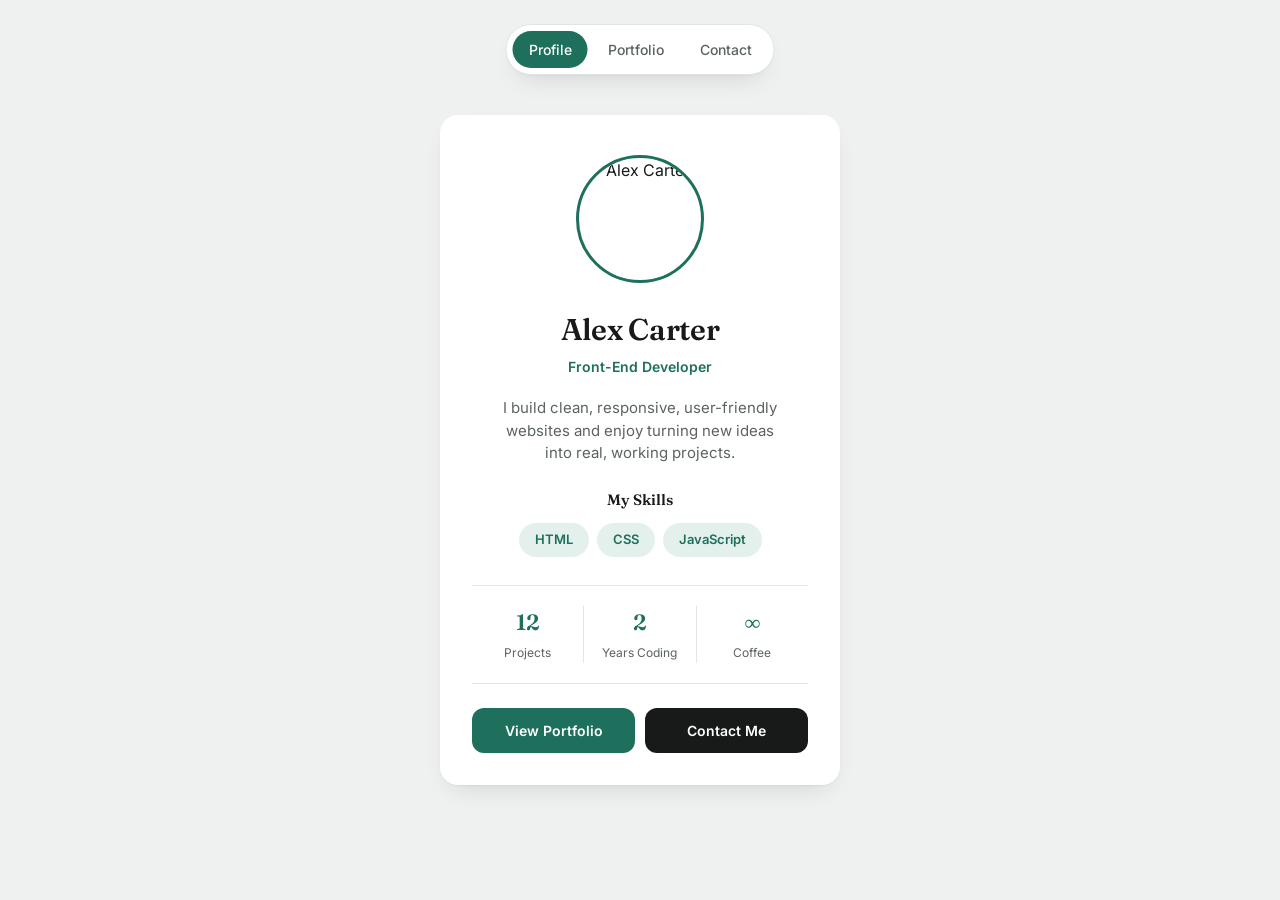
==== index.html @ 059f6272 "Personal Portfolio" ====
<!DOCTYPE html>
<html lang="en">
<head>
<meta charset="UTF-8">
<meta name="viewport" content="width=device-width, initial-scale=1.0">
<title>Alex Carter — Front-End Developer</title>
<link rel="preconnect" href="https://fonts.googleapis.com">
<link href="https://fonts.googleapis.com/css2?family=Fraunces:wght@500;600&family=Inter:wght@400;500;600&display=swap" rel="stylesheet">
<link rel="stylesheet" href="styles.css">
</head>
<body>

<nav class="site-nav">
  <a href="index.html" class="active">Profile</a>
  <a href="portfolio.html">Portfolio</a>
  <a href="contact.html">Contact</a>
</nav>

<div class="card">
  <div class="avatar-wrap">
    <img src="https://i.pravatar.cc/256?img=13" alt="Alex Carter">
  </div>

  <h1 class="name">Alex Carter</h1>
  <p class="role">Front-End Developer</p>

  <p class="bio">
    I build clean, responsive, user-friendly websites and enjoy turning
    new ideas into real, working projects.
  </p>

  <p class="section-label">My Skills</p>
  <div class="skills">
    <span class="skill-pill">HTML</span>
    <span class="skill-pill">CSS</span>
    <span class="skill-pill">JavaScript</span>
  </div>

  <div class="stats">
    <div class="stat">
      <span class="stat-num">12</span>
      <span class="stat-label">Projects</span>
    </div>
    <div class="stat">
      <span class="stat-num">2</span>
      <span class="stat-label">Years Coding</span>
    </div>
    <div class="stat">
      <span class="stat-num">∞</span>
      <span class="stat-label">Coffee</span>
    </div>
  </div>

  <div class="actions">
    <a href="portfolio.html" class="btn btn-primary">View Portfolio</a>
    <a href="contact.html" class="btn btn-secondary">Contact Me</a>
  </div>
</div>

</body>
</html>
---- styles.css ----
/* ============================================
   Tokens
   ============================================ */
:root {
  --bg: #EEF1F0;
  --surface: #FFFFFF;
  --ink: #171A19;
  --ink-soft: #5B6360;
  --line: #E1E5E3;
  --accent: #1E6F5C;       /* deep pine */
  --accent-soft: #E4F0EC;  /* pale pine tint */
  --amber: #C97A2B;        /* warm clay, used sparingly */
  --radius: 18px;
  --shadow: 0 1px 2px rgba(23,26,25,0.04), 0 12px 28px -14px rgba(23,26,25,0.18);
  --font-head: "Fraunces", Georgia, serif;
  --font-body: "Inter", system-ui, -apple-system, "Segoe UI", sans-serif;
}

* { box-sizing: border-box; }

html, body {
  margin: 0;
  padding: 0;
}

body {
  background: var(--bg);
  color: var(--ink);
  font-family: var(--font-body);
  min-height: 100vh;
  display: flex;
  align-items: center;
  justify-content: center;
  padding: 48px 20px;
  line-height: 1.5;
}

a { color: inherit; }

/* subtle site nav shown on portfolio/contact pages */
.site-nav {
  position: fixed;
  top: 24px;
  left: 50%;
  transform: translateX(-50%);
  display: flex;
  gap: 4px;
  background: var(--surface);
  border: 1px solid var(--line);
  border-radius: 999px;
  padding: 6px;
  box-shadow: var(--shadow);
  z-index: 10;
}

.site-nav a {
  text-decoration: none;
  font-size: 14px;
  font-weight: 500;
  color: var(--ink-soft);
  padding: 8px 16px;
  border-radius: 999px;
  transition: background 0.15s ease, color 0.15s ease;
}

.site-nav a:hover {
  color: var(--ink);
  background: var(--accent-soft);
}

.site-nav a.active {
  color: #fff;
  background: var(--accent);
}

/* ============================================
   Profile Card (index.html)
   ============================================ */
.card {
  background: var(--surface);
  border-radius: var(--radius);
  box-shadow: var(--shadow);
  width: 100%;
  max-width: 400px;
  padding: 40px 32px 32px;
  text-align: center;
}

.avatar-wrap {
  width: 128px;
  height: 128px;
  margin: 0 auto 24px;
  position: relative;
}

.avatar-wrap img {
  width: 100%;
  height: 100%;
  object-fit: cover;
  border-radius: 50%;
  border: 3px solid var(--accent);
  display: block;
}

.name {
  font-family: var(--font-head);
  font-size: 30px;
  font-weight: 600;
  margin: 0 0 4px;
  letter-spacing: -0.01em;
}

.role {
  color: var(--accent);
  font-weight: 600;
  font-size: 14px;
  margin: 0 0 20px;
}

.bio {
  color: var(--ink-soft);
  font-size: 15px;
  margin: 0 0 24px;
  max-width: 32ch;
  margin-left: auto;
  margin-right: auto;
}

.section-label {
  font-family: var(--font-head);
  font-size: 15px;
  font-weight: 600;
  margin: 0 0 12px;
}

.skills {
  display: flex;
  flex-wrap: wrap;
  gap: 8px;
  justify-content: center;
  margin-bottom: 28px;
}

.skill-pill {
  background: var(--accent-soft);
  color: var(--accent);
  font-size: 13px;
  font-weight: 600;
  padding: 7px 16px;
  border-radius: 999px;
  border: none;
  cursor: default;
  transition: transform 0.15s ease, background 0.15s ease;
}

.skill-pill:hover {
  background: var(--accent);
  color: #fff;
  transform: translateY(-1px);
}

.stats {
  display: flex;
  border-top: 1px solid var(--line);
  border-bottom: 1px solid var(--line);
  padding: 20px 0;
  margin-bottom: 24px;
}

.stat {
  flex: 1;
}

.stat + .stat {
  border-left: 1px solid var(--line);
}

.stat-num {
  font-family: var(--font-head);
  font-size: 22px;
  font-weight: 600;
  color: var(--accent);
  display: block;
}

.stat-label {
  font-size: 12px;
  color: var(--ink-soft);
}

.actions {
  display: flex;
  gap: 10px;
}

.btn {
  flex: 1;
  padding: 12px 16px;
  border-radius: 12px;
  font-size: 14px;
  font-weight: 600;
  text-decoration: none;
  border: none;
  cursor: pointer;
  transition: opacity 0.15s ease, transform 0.15s ease;
  font-family: inherit;
}

.btn:hover {
  transform: translateY(-1px);
}

.btn-primary {
  background: var(--accent);
  color: #fff;
}

.btn-secondary {
  background: var(--ink);
  color: #fff;
}

/* ============================================
   Portfolio page
   ============================================ */
.page {
  width: 100%;
  max-width: 720px;
}

.page-header {
  text-align: center;
  margin-bottom: 36px;
}

.page-header h1 {
  font-family: var(--font-head);
  font-size: 34px;
  margin: 0 0 8px;
}

.page-header p {
  color: var(--ink-soft);
  margin: 0;
}

.project-grid {
  display: grid;
  grid-template-columns: repeat(2, 1fr);
  gap: 16px;
}

.project-card {
  background: var(--surface);
  border-radius: var(--radius);
  box-shadow: var(--shadow);
  padding: 24px;
}

.project-tag {
  display: inline-block;
  font-size: 12px;
  font-weight: 600;
  color: var(--amber);
  background: #FBEEE0;
  padding: 4px 10px;
  border-radius: 999px;
  margin-bottom: 12px;
}

.project-card h3 {
  font-family: var(--font-head);
  font-size: 19px;
  margin: 0 0 8px;
}

.project-card p {
  color: var(--ink-soft);
  font-size: 14px;
  margin: 0 0 14px;
}

.project-stack {
  font-size: 12px;
  color: var(--ink-soft);
  border-top: 1px solid var(--line);
  padding-top: 12px;
}

/* ============================================
   Contact page
   ============================================ */
.contact-layout {
  background: var(--surface);
  border-radius: var(--radius);
  box-shadow: var(--shadow);
  padding: 36px;
}

.form-row {
  margin-bottom: 18px;
}

.form-row label {
  display: block;
  font-size: 13px;
  font-weight: 600;
  margin-bottom: 6px;
}

.form-row input,
.form-row textarea {
  width: 100%;
  padding: 12px 14px;
  border: 1px solid var(--line);
  border-radius: 10px;
  font-family: inherit;
  font-size: 14px;
  color: var(--ink);
  background: #FBFBFA;
  resize: vertical;
}

.form-row input:focus,
.form-row textarea:focus {
  outline: 2px solid var(--accent);
  outline-offset: 1px;
  background: #fff;
}

.form-status {
  margin-top: 14px;
  font-size: 14px;
  color: var(--accent);
  font-weight: 600;
  min-height: 20px;
}

/* ============================================
   Responsive
   ============================================ */
@media (max-width: 520px) {
  .project-grid {
    grid-template-columns: 1fr;
  }
  .site-nav {
    top: 12px;
  }
}

@media (prefers-reduced-motion: reduce) {
  * {
    transition: none !important;
  }
}
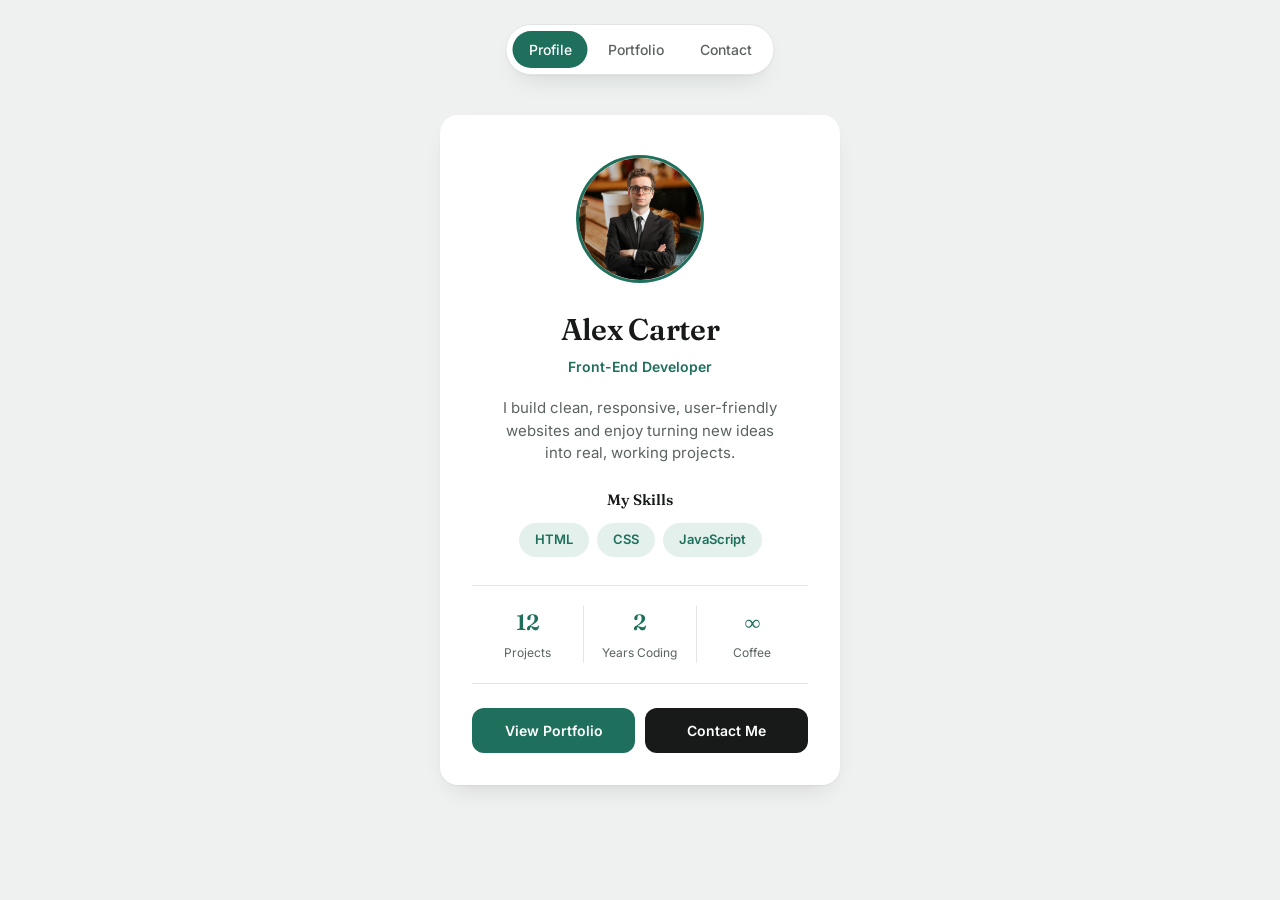
==== commit 0f86d55b: "Portfolio" ====
--- a/index.html
+++ b/index.html
@@ -6,7 +6,7 @@
 <title>Alex Carter — Front-End Developer</title>
 <link rel="preconnect" href="https://fonts.googleapis.com">
 <link href="https://fonts.googleapis.com/css2?family=Fraunces:wght@500;600&family=Inter:wght@400;500;600&display=swap" rel="stylesheet">
-<link rel="stylesheet" href="styles.css">
+<link rel="stylesheet" href="style.css">
 </head>
 <body>
 
@@ -18,7 +18,7 @@
 
 <div class="card">
   <div class="avatar-wrap">
-    <img src="https://i.pravatar.cc/256?img=13" alt="Alex Carter">
+    <img src="images/man-with-glasses-removebg.png" alt="Alex Porter">
   </div>
 
   <h1 class="name">Alex Carter</h1>
@@ -57,5 +57,6 @@
   </div>
 </div>
 
+<script src="script.js"></script>
 </body>
 </html>
--- a/style.css
+++ b/style.css
@@ -0,0 +1,379 @@
+/* ============================================
+   Tokens
+   ============================================ */
+:root {
+  --bg: #EEF1F0;
+  --surface: #FFFFFF;
+  --ink: #171A19;
+  --ink-soft: #5B6360;
+  --line: #E1E5E3;
+  --accent: #1E6F5C;       /* deep pine */
+  --accent-soft: #E4F0EC;  /* pale pine tint */
+  --amber: #C97A2B;        /* warm clay, used sparingly */
+  --radius: 18px;
+  --shadow: 0 1px 2px rgba(23,26,25,0.04), 0 12px 28px -14px rgba(23,26,25,0.18);
+  --font-head: "Fraunces", Georgia, serif;
+  --font-body: "Inter", system-ui, -apple-system, "Segoe UI", sans-serif;
+}
+
+* { box-sizing: border-box; }
+
+html, body {
+  margin: 0;
+  padding: 0;
+}
+
+body {
+  background: var(--bg);
+  color: var(--ink);
+  font-family: var(--font-body);
+  min-height: 100vh;
+  display: flex;
+  align-items: center;
+  justify-content: center;
+  padding: 48px 20px;
+  line-height: 1.5;
+  transition: opacity 0.45s ease;
+  animation: page-enter 0.35s ease both;
+}
+
+body.is-leaving {
+  opacity: 0;
+}
+
+@keyframes page-enter {
+  from { opacity: 0; }
+  to { opacity: 1; }
+}
+
+@keyframes page-leave {
+  from { opacity: 1; }
+  to { opacity: 0; }
+}
+
+@media (prefers-reduced-motion: reduce) {
+  body,
+  body.is-leaving {
+    transition: none;
+    animation: none;
+  }
+}
+
+a { color: inherit; }
+
+/* subtle site nav shown on portfolio/contact pages */
+.site-nav {
+  position: fixed;
+  top: 24px;
+  left: 50%;
+  transform: translateX(-50%);
+  display: flex;
+  gap: 4px;
+  background: var(--surface);
+  border: 1px solid var(--line);
+  border-radius: 999px;
+  padding: 6px;
+  box-shadow: var(--shadow);
+  z-index: 10;
+}
+
+.site-nav a {
+  text-decoration: none;
+  font-size: 14px;
+  font-weight: 500;
+  color: var(--ink-soft);
+  padding: 8px 16px;
+  border-radius: 999px;
+  transition: background 0.15s ease, color 0.15s ease;
+}
+
+.site-nav a:hover {
+  color: var(--ink);
+  background: var(--accent-soft);
+}
+
+.site-nav a.active {
+  color: #fff;
+  background: var(--accent);
+}
+
+/* ============================================
+   Profile Card (index.html)
+   ============================================ */
+.card {
+  background: var(--surface);
+  border-radius: var(--radius);
+  box-shadow: var(--shadow);
+  width: 100%;
+  max-width: 400px;
+  padding: 40px 32px 32px;
+  text-align: center;
+}
+
+.avatar-wrap {
+  width: 128px;
+  height: 128px;
+  margin: 0 auto 24px;
+  position: relative;
+}
+
+.avatar-wrap img {
+  width: 100%;
+  height: 100%;
+  object-fit: cover;
+  border-radius: 50%;
+  border: 3px solid var(--accent);
+  display: block;
+}
+
+.name {
+  font-family: var(--font-head);
+  font-size: 30px;
+  font-weight: 600;
+  margin: 0 0 4px;
+  letter-spacing: -0.01em;
+}
+
+.role {
+  color: var(--accent);
+  font-weight: 600;
+  font-size: 14px;
+  margin: 0 0 20px;
+}
+
+.bio {
+  color: var(--ink-soft);
+  font-size: 15px;
+  margin: 0 0 24px;
+  max-width: 32ch;
+  margin-left: auto;
+  margin-right: auto;
+}
+
+.section-label {
+  font-family: var(--font-head);
+  font-size: 15px;
+  font-weight: 600;
+  margin: 0 0 12px;
+}
+
+.skills {
+  display: flex;
+  flex-wrap: wrap;
+  gap: 8px;
+  justify-content: center;
+  margin-bottom: 28px;
+}
+
+.skill-pill {
+  background: var(--accent-soft);
+  color: var(--accent);
+  font-size: 13px;
+  font-weight: 600;
+  padding: 7px 16px;
+  border-radius: 999px;
+  border: none;
+  cursor: default;
+  transition: transform 0.15s ease, background 0.15s ease;
+}
+
+.skill-pill:hover {
+  background: var(--accent);
+  color: #fff;
+  transform: translateY(-1px);
+}
+
+.stats {
+  display: flex;
+  border-top: 1px solid var(--line);
+  border-bottom: 1px solid var(--line);
+  padding: 20px 0;
+  margin-bottom: 24px;
+}
+
+.stat {
+  flex: 1;
+}
+
+.stat + .stat {
+  border-left: 1px solid var(--line);
+}
+
+.stat-num {
+  font-family: var(--font-head);
+  font-size: 22px;
+  font-weight: 600;
+  color: var(--accent);
+  display: block;
+}
+
+.stat-label {
+  font-size: 12px;
+  color: var(--ink-soft);
+}
+
+.actions {
+  display: flex;
+  gap: 10px;
+}
+
+.btn {
+  flex: 1;
+  padding: 12px 16px;
+  border-radius: 12px;
+  font-size: 14px;
+  font-weight: 600;
+  text-decoration: none;
+  border: none;
+  cursor: pointer;
+  transition: opacity 0.15s ease, transform 0.15s ease;
+  font-family: inherit;
+}
+
+.btn:hover {
+  transform: translateY(-1px);
+}
+
+.btn-primary {
+  background: var(--accent);
+  color: #fff;
+}
+
+.btn-secondary {
+  background: var(--ink);
+  color: #fff;
+}
+
+/* ============================================
+   Portfolio page
+   ============================================ */
+.page {
+  width: 100%;
+  max-width: 720px;
+}
+
+.page-header {
+  text-align: center;
+  margin-bottom: 36px;
+}
+
+.page-header h1 {
+  font-family: var(--font-head);
+  font-size: 34px;
+  margin: 0 0 8px;
+}
+
+.page-header p {
+  color: var(--ink-soft);
+  margin: 0;
+}
+
+.project-grid {
+  display: grid;
+  grid-template-columns: repeat(2, 1fr);
+  gap: 16px;
+}
+
+.project-card {
+  background: var(--surface);
+  border-radius: var(--radius);
+  box-shadow: var(--shadow);
+  padding: 24px;
+}
+
+.project-tag {
+  display: inline-block;
+  font-size: 12px;
+  font-weight: 600;
+  color: var(--amber);
+  background: #FBEEE0;
+  padding: 4px 10px;
+  border-radius: 999px;
+  margin-bottom: 12px;
+}
+
+.project-card h3 {
+  font-family: var(--font-head);
+  font-size: 19px;
+  margin: 0 0 8px;
+}
+
+.project-card p {
+  color: var(--ink-soft);
+  font-size: 14px;
+  margin: 0 0 14px;
+}
+
+.project-stack {
+  font-size: 12px;
+  color: var(--ink-soft);
+  border-top: 1px solid var(--line);
+  padding-top: 12px;
+}
+
+/* ============================================
+   Contact page
+   ============================================ */
+.contact-layout {
+  background: var(--surface);
+  border-radius: var(--radius);
+  box-shadow: var(--shadow);
+  padding: 36px;
+}
+
+.form-row {
+  margin-bottom: 18px;
+}
+
+.form-row label {
+  display: block;
+  font-size: 13px;
+  font-weight: 600;
+  margin-bottom: 6px;
+}
+
+.form-row input,
+.form-row textarea {
+  width: 100%;
+  padding: 12px 14px;
+  border: 1px solid var(--line);
+  border-radius: 10px;
+  font-family: inherit;
+  font-size: 14px;
+  color: var(--ink);
+  background: #FBFBFA;
+  resize: vertical;
+}
+
+.form-row input:focus,
+.form-row textarea:focus {
+  outline: 2px solid var(--accent);
+  outline-offset: 1px;
+  background: #fff;
+}
+
+.form-status {
+  margin-top: 14px;
+  font-size: 14px;
+  color: var(--accent);
+  font-weight: 600;
+  min-height: 20px;
+}
+
+/* ============================================
+   Responsive
+   ============================================ */
+@media (max-width: 520px) {
+  .project-grid {
+    grid-template-columns: 1fr;
+  }
+  .site-nav {
+    top: 12px;
+  }
+}
+
+@media (prefers-reduced-motion: reduce) {
+  * {
+    transition: none !important;
+  }
+}
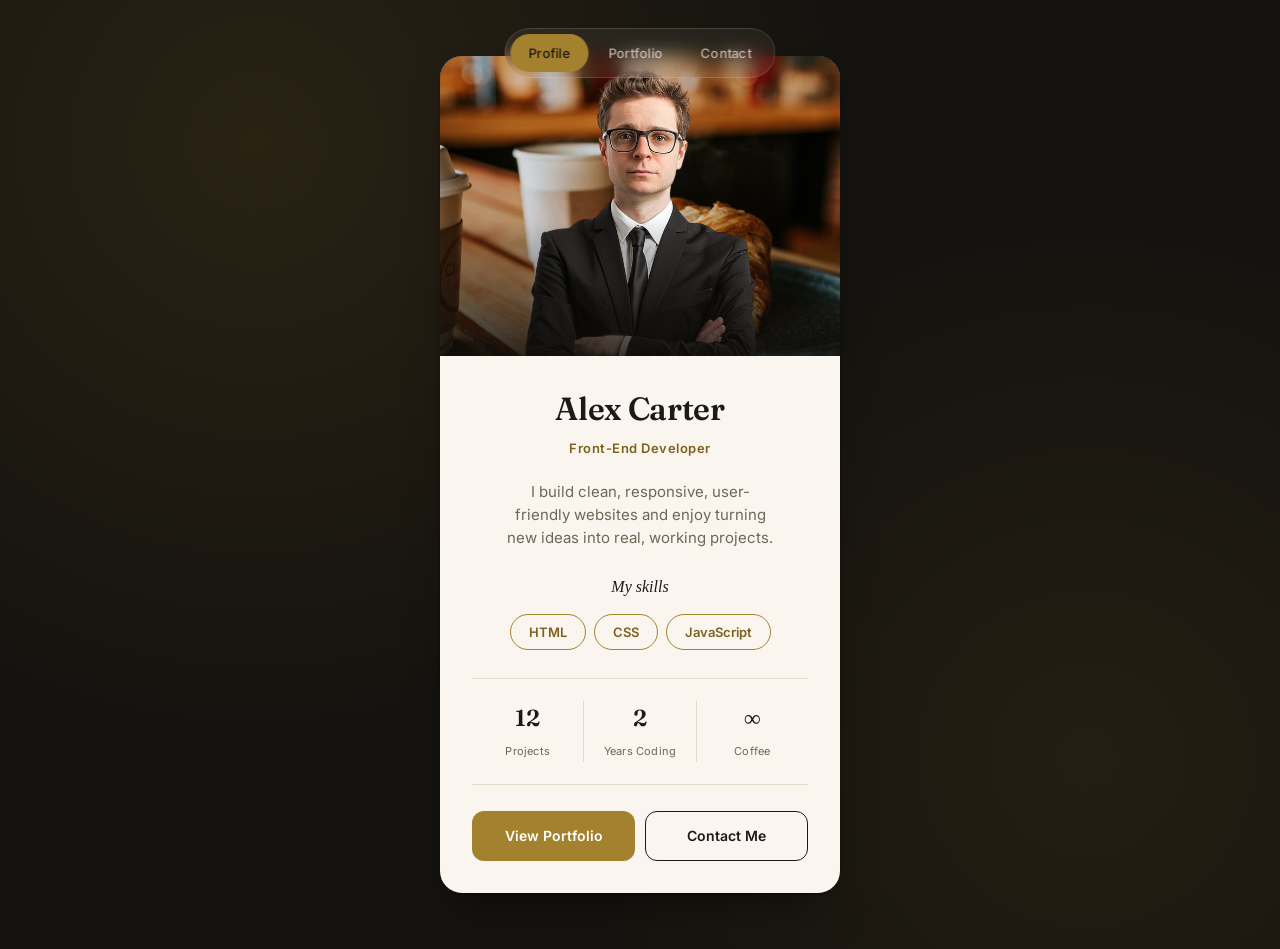
==== commit 73f9ab35: "Portfolio" ====
--- a/index.html
+++ b/index.html
@@ -6,7 +6,7 @@
 <title>Alex Carter — Front-End Developer</title>
 <link rel="preconnect" href="https://fonts.googleapis.com">
 <link href="https://fonts.googleapis.com/css2?family=Fraunces:wght@500;600&family=Inter:wght@400;500;600&display=swap" rel="stylesheet">
-<link rel="stylesheet" href="style.css">
+<link rel="stylesheet" href="styles.css">
 </head>
 <body>
 
@@ -18,45 +18,46 @@
 
 <div class="card">
   <div class="avatar-wrap">
-    <img src="images/man-with-glasses-removebg.png" alt="Alex Porter">
+    <img src="man-with-glasses-removebg.png" alt="Alex Carter">
   </div>
 
-  <h1 class="name">Alex Carter</h1>
-  <p class="role">Front-End Developer</p>
+  <div class="card-body">
+    <h1 class="name">Alex Carter</h1>
+    <p class="role">Front-End Developer</p>
 
-  <p class="bio">
-    I build clean, responsive, user-friendly websites and enjoy turning
-    new ideas into real, working projects.
-  </p>
+    <p class="bio">
+      I build clean, responsive, user-friendly websites and enjoy turning
+      new ideas into real, working projects.
+    </p>
 
-  <p class="section-label">My Skills</p>
-  <div class="skills">
-    <span class="skill-pill">HTML</span>
-    <span class="skill-pill">CSS</span>
-    <span class="skill-pill">JavaScript</span>
-  </div>
+    <p class="section-label">My skills</p>
+    <div class="skills">
+      <span class="skill-pill">HTML</span>
+      <span class="skill-pill">CSS</span>
+      <span class="skill-pill">JavaScript</span>
+    </div>
 
-  <div class="stats">
-    <div class="stat">
-      <span class="stat-num">12</span>
-      <span class="stat-label">Projects</span>
+    <div class="stats">
+      <div class="stat">
+        <span class="stat-num">12</span>
+        <span class="stat-label">Projects</span>
+      </div>
+      <div class="stat">
+        <span class="stat-num">2</span>
+        <span class="stat-label">Years Coding</span>
+      </div>
+      <div class="stat">
+        <span class="stat-num">∞</span>
+        <span class="stat-label">Coffee</span>
+      </div>
     </div>
-    <div class="stat">
-      <span class="stat-num">2</span>
-      <span class="stat-label">Years Coding</span>
+
+    <div class="actions">
+      <a href="portfolio.html" class="btn btn-primary">View Portfolio</a>
+      <a href="contact.html" class="btn btn-secondary">Contact Me</a>
     </div>
-    <div class="stat">
-      <span class="stat-num">∞</span>
-      <span class="stat-label">Coffee</span>
-    </div>
-  </div>
-
-  <div class="actions">
-    <a href="portfolio.html" class="btn btn-primary">View Portfolio</a>
-    <a href="contact.html" class="btn btn-secondary">Contact Me</a>
   </div>
 </div>
 
-<script src="script.js"></script>
 </body>
 </html>
--- a/styles.css
+++ b/styles.css
@@ -0,0 +1,387 @@
+/* ============================================
+   Tokens
+   ============================================ */
+:root {
+  --bg: #15130F;
+  --surface: #FAF6EF;
+  --ink: #1C1A16;
+  --ink-soft: #6E6759;
+  --line: #E4DCC9;
+  --gold: #A3812F;
+  --gold-deep: #7C611F;
+  --gold-tint: #F1E7CE;
+  --radius: 22px;
+  --shadow: 0 1px 2px rgba(0,0,0,0.3), 0 24px 48px -20px rgba(0,0,0,0.55);
+  --font-head: "Fraunces", Georgia, serif;
+  --font-body: "Inter", system-ui, -apple-system, "Segoe UI", sans-serif;
+}
+
+* { box-sizing: border-box; }
+
+html, body {
+  margin: 0;
+  padding: 0;
+}
+
+body {
+  background: var(--bg);
+  background-image:
+    radial-gradient(circle at 20% 15%, rgba(163,129,47,0.14), transparent 45%),
+    radial-gradient(circle at 85% 80%, rgba(163,129,47,0.10), transparent 40%);
+  color: var(--surface);
+  font-family: var(--font-body);
+  min-height: 100vh;
+  display: flex;
+  align-items: center;
+  justify-content: center;
+  padding: 56px 20px;
+  line-height: 1.55;
+}
+
+a { color: inherit; }
+
+/* ---------- nav ---------- */
+.site-nav {
+  position: fixed;
+  top: 28px;
+  left: 50%;
+  transform: translateX(-50%);
+  display: flex;
+  gap: 2px;
+  background: rgba(250,246,239,0.06);
+  border: 1px solid rgba(250,246,239,0.14);
+  backdrop-filter: blur(10px);
+  border-radius: 999px;
+  padding: 5px;
+  z-index: 10;
+}
+
+.site-nav a {
+  text-decoration: none;
+  font-size: 13px;
+  letter-spacing: 0.02em;
+  font-weight: 500;
+  color: rgba(250,246,239,0.65);
+  padding: 9px 18px;
+  border-radius: 999px;
+  transition: background 0.2s ease, color 0.2s ease;
+}
+
+.site-nav a:hover {
+  color: var(--surface);
+}
+
+.site-nav a.active {
+  color: #1C1A16;
+  background: var(--gold);
+}
+
+/* ============================================
+   Profile Card (index.html)
+   ============================================ */
+.card {
+  background: var(--surface);
+  border-radius: var(--radius);
+  box-shadow: var(--shadow);
+  width: 100%;
+  max-width: 400px;
+  overflow: hidden;
+}
+
+/* photo bleeds flush to the card's own edges - no padding, no circle */
+.avatar-wrap {
+  width: 100%;
+  aspect-ratio: 4 / 3;
+  position: relative;
+  background: #0E0D0B;
+}
+
+.avatar-wrap img {
+  width: 100%;
+  height: 100%;
+  object-fit: cover;
+  object-position: center 20%;
+  display: block;
+}
+
+.avatar-wrap::after {
+  content: "";
+  position: absolute;
+  inset: 0;
+  background: linear-gradient(180deg, rgba(0,0,0,0) 55%, rgba(15,13,10,0.82) 100%);
+}
+
+.card-body {
+  padding: 28px 32px 32px;
+  text-align: center;
+}
+
+.name {
+  font-family: var(--font-head);
+  font-size: 32px;
+  font-weight: 600;
+  margin: 0 0 4px;
+  letter-spacing: -0.01em;
+  color: var(--ink);
+}
+
+.role {
+  color: var(--gold-deep);
+  font-weight: 600;
+  font-size: 13px;
+  letter-spacing: 0.04em;
+  margin: 0 0 22px;
+}
+
+.bio {
+  color: var(--ink-soft);
+  font-size: 15px;
+  margin: 0 0 26px;
+  max-width: 30ch;
+  margin-left: auto;
+  margin-right: auto;
+}
+
+.section-label {
+  font-family: var(--font-head);
+  font-style: italic;
+  font-size: 16px;
+  font-weight: 500;
+  color: var(--ink);
+  margin: 0 0 14px;
+}
+
+.skills {
+  display: flex;
+  flex-wrap: wrap;
+  gap: 8px;
+  justify-content: center;
+  margin-bottom: 28px;
+}
+
+.skill-pill {
+  background: transparent;
+  color: var(--gold-deep);
+  font-size: 13px;
+  font-weight: 600;
+  padding: 7px 18px;
+  border-radius: 999px;
+  border: 1px solid var(--gold);
+  cursor: default;
+  transition: background 0.2s ease, color 0.2s ease;
+}
+
+.skill-pill:hover {
+  background: var(--gold);
+  color: #fff;
+}
+
+.stats {
+  display: flex;
+  border-top: 1px solid var(--line);
+  border-bottom: 1px solid var(--line);
+  padding: 22px 0;
+  margin-bottom: 26px;
+}
+
+.stat {
+  flex: 1;
+}
+
+.stat + .stat {
+  border-left: 1px solid var(--line);
+}
+
+.stat-num {
+  font-family: var(--font-head);
+  font-size: 23px;
+  font-weight: 600;
+  color: var(--ink);
+  display: block;
+}
+
+.stat-label {
+  font-size: 11px;
+  letter-spacing: 0.02em;
+  color: var(--ink-soft);
+}
+
+.actions {
+  display: flex;
+  gap: 10px;
+}
+
+.btn {
+  flex: 1;
+  padding: 13px 16px;
+  border-radius: 12px;
+  font-size: 14px;
+  font-weight: 600;
+  text-decoration: none;
+  border: 1px solid transparent;
+  cursor: pointer;
+  transition: opacity 0.15s ease, transform 0.15s ease, background 0.15s ease;
+  font-family: inherit;
+}
+
+.btn:hover {
+  transform: translateY(-1px);
+}
+
+.btn-primary {
+  background: var(--gold);
+  color: #fff;
+}
+
+.btn-primary:hover {
+  background: var(--gold-deep);
+}
+
+.btn-secondary {
+  background: transparent;
+  color: var(--ink);
+  border: 1px solid var(--ink);
+}
+
+.btn-secondary:hover {
+  background: var(--ink);
+  color: var(--surface);
+}
+
+/* ============================================
+   Portfolio page
+   ============================================ */
+.page {
+  width: 100%;
+  max-width: 740px;
+}
+
+.page-header {
+  text-align: center;
+  margin-bottom: 40px;
+  color: var(--surface);
+}
+
+.page-header h1 {
+  font-family: var(--font-head);
+  font-size: 38px;
+  font-weight: 600;
+  margin: 0 0 8px;
+}
+
+.page-header p {
+  color: rgba(250,246,239,0.6);
+  margin: 0;
+}
+
+.project-grid {
+  display: grid;
+  grid-template-columns: repeat(2, 1fr);
+  gap: 16px;
+}
+
+.project-card {
+  background: var(--surface);
+  border-radius: var(--radius);
+  box-shadow: var(--shadow);
+  padding: 26px;
+}
+
+.project-tag {
+  display: inline-block;
+  font-size: 11px;
+  font-weight: 600;
+  letter-spacing: 0.03em;
+  color: var(--gold-deep);
+  border: 1px solid var(--gold);
+  padding: 4px 12px;
+  border-radius: 999px;
+  margin-bottom: 14px;
+}
+
+.project-card h3 {
+  font-family: var(--font-head);
+  font-size: 20px;
+  color: var(--ink);
+  margin: 0 0 8px;
+}
+
+.project-card p {
+  color: var(--ink-soft);
+  font-size: 14px;
+  margin: 0 0 16px;
+}
+
+.project-stack {
+  font-size: 12px;
+  color: var(--ink-soft);
+  border-top: 1px solid var(--line);
+  padding-top: 12px;
+}
+
+/* ============================================
+   Contact page
+   ============================================ */
+.contact-layout {
+  background: var(--surface);
+  border-radius: var(--radius);
+  box-shadow: var(--shadow);
+  padding: 40px;
+}
+
+.form-row {
+  margin-bottom: 18px;
+}
+
+.form-row label {
+  display: block;
+  font-size: 13px;
+  font-weight: 600;
+  color: var(--ink);
+  margin-bottom: 6px;
+}
+
+.form-row input,
+.form-row textarea {
+  width: 100%;
+  padding: 12px 14px;
+  border: 1px solid var(--line);
+  border-radius: 10px;
+  font-family: inherit;
+  font-size: 14px;
+  color: var(--ink);
+  background: #FFFDF9;
+  resize: vertical;
+}
+
+.form-row input:focus,
+.form-row textarea:focus {
+  outline: 2px solid var(--gold);
+  outline-offset: 1px;
+}
+
+.form-status {
+  margin-top: 14px;
+  font-size: 14px;
+  color: var(--gold-deep);
+  font-weight: 600;
+  min-height: 20px;
+}
+
+/* ============================================
+   Responsive
+   ============================================ */
+@media (max-width: 520px) {
+  .project-grid {
+    grid-template-columns: 1fr;
+  }
+  .site-nav {
+    top: 14px;
+  }
+}
+
+@media (prefers-reduced-motion: reduce) {
+  * {
+    transition: none !important;
+  }
+}
